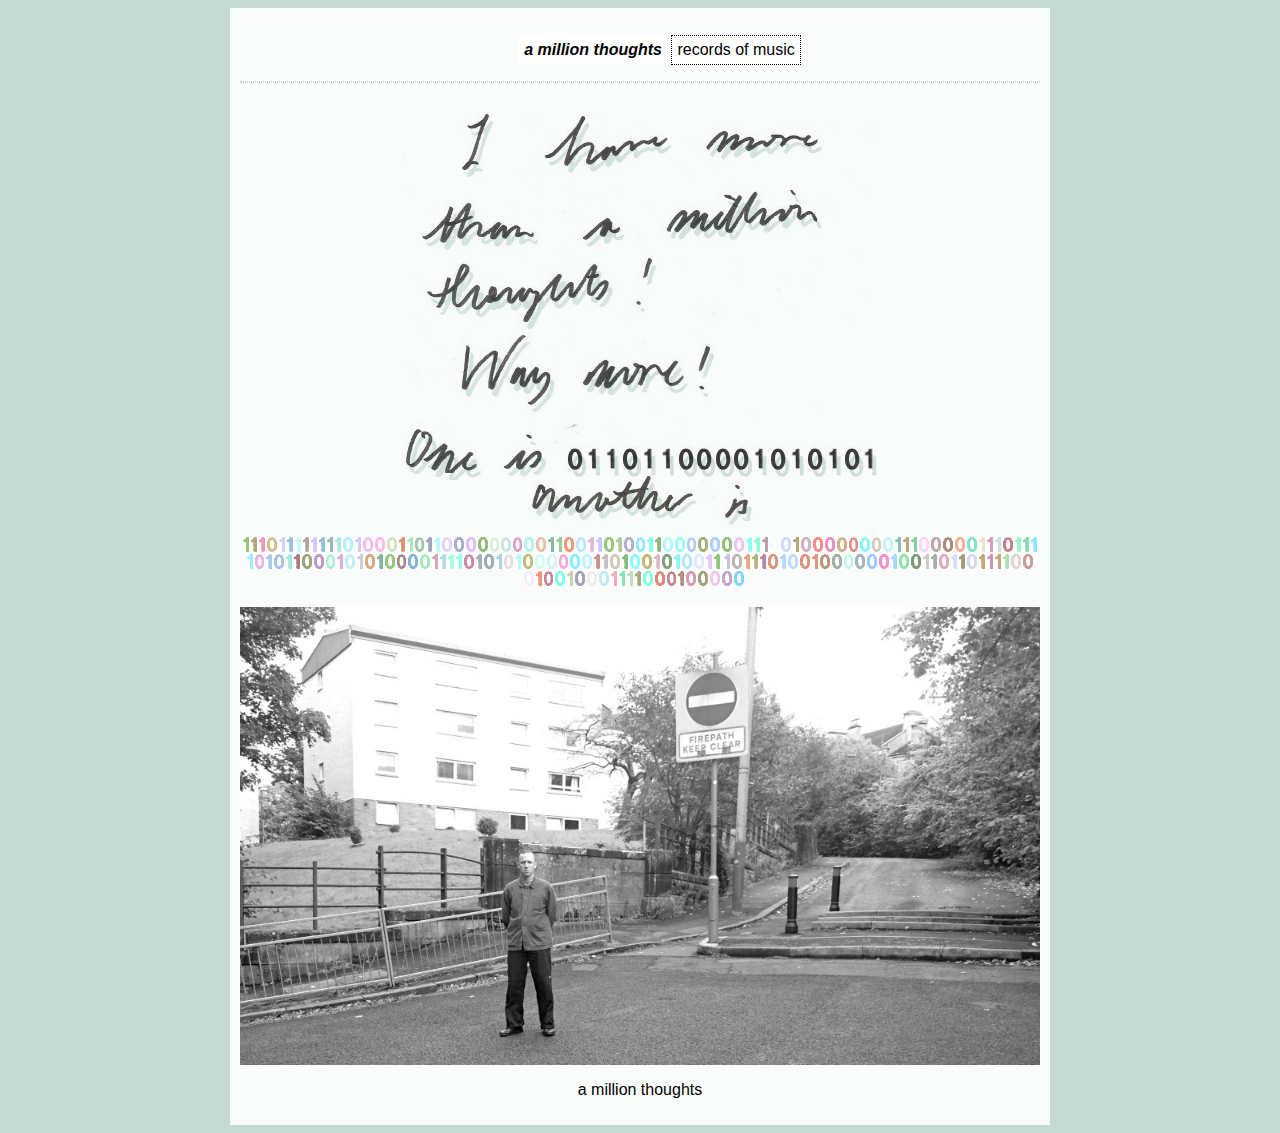
==== index.html @ 56608c22 "hover rotate gallery images back to 0deg" ====
<html>
<head>
    <meta name="description" content="record label">
    <meta name="viewport" content="width=device-width, initial-scale=1">

    <link rel="icon" href="" sizes="any">

    <link rel="stylesheet" href="style.css?2" />

    <title>a million thoughts</title>

</head>
<body>

    <div class="container">

        <nav aria-labelledby='mainmenulabel' id='main-nav'>
            <ul>
                <li class="nav-item active"><a href="index.html">a million thoughts</a></li>
                <li class="nav-item" id="toggle-records">records of music</li>
            </ul>
        </nav>

        <section id="records" style="max-height:0px;">
            <div>
            <a href="tarantula--poesie-culture/">
                <img src="tarantula--poesie-culture/tarantula-poesieCulture-cover.jpg">
            <h5>Tarantula - Poesie Culture (2022)</h5>
        </a>
        </div>
        </section>



    <figure id="ideas-list">
        <img src='media/amillionthoughts-oneis.png' 
        alt="a hand written poem saying i have more than a million thoughts, one is 01101100001010101"/>

    <br/>
            <img src='media/another-is.png' 
        alt="a hand written poem saying another is"/>
    <!-- <div id="infinite-idea-top"><img src="media/binary/2.png"></div> -->
    </figure>

    <div id="infinite-idea-bottom"></div>
    
    <div class="fader">
        <div>
                <img src='media/compressed/wizard.jpg'
                     alt="jamie is standing" />
        </div>
        <div>
                <img src='media/compressed/wizard2.jpg'
                     alt="jamie has disappeared and all that is left are his shoes" />
        </div>
    </div>
    
<p>a million thoughts</p>
<span class="nav-item" id="toggle-gallery" style="display:none">info</span>

<section id="gallery" style="max-height:0px;">    
</section>
</div>



<div id="record-modal" style="display:none">
    <div id="close-record-modal">a million thoughts &#10006;</div>
    <div id="record-modal-inner">
        nothing to see
    </div>
</div>

<div style="display:none">
    <img src="media/binary/1.png"/>
    <img src="media/binary/2.png"/>
    <img src="media/binary/3.png"/>
    <img src="media/binary/4.png"/>
    <img src="media/binary/5.png"/>
    <img src="media/binary/6.png"/>
</div>

    <script src="js/script.js"></script>

</body>
</html>
---- style.css ----
@font-face {
    font-family: Liebelei;
    src: url(fonts/LiebeleiProUnicW00-Regular.woff);
  }

body {
    font-family: 'Gill Sans', 'Gill Sans MT', Calibri, 'Trebuchet MS', sans-serif;
}

div.container {
    max-width: 800px;
    margin: 0px auto;
    text-align: center;
    padding:10px;
    background-color: rgba(255,255,255,0.9);
}

div.container.info {
    max-width: 100%;
}

img {
    max-width: 100%;
}

#main-nav {
    position: relative;
    display: flex;
    justify-content: center;
    align-items: center;
    width:100%;
    z-index: 10;
    border-top:1px dotted white;
}

#main-nav .nav-item {
    display: inline-block;
    justify-content: center;
    align-items: center;
    background:white;
    padding:5px;
}

#main-nav .nav-item:not(.active){
    border:1px dotted black;
    cursor:pointer;
    font-style: normal;
}

#main-nav .nav-item.active a{
    cursor:auto;
    font-weight: 800;
}

#main-nav .nav-item a{
    text-transform: lowercase;
    color: black;
    text-decoration:none;
}
#main-nav .nav-item {
    font-style:italic;
}

#main-nav .nav-item:not(.active):hover{
    filter:invert(1);
    transform: scaleY(-1);
}

#infinite-idea{
    position:fixed;
    bottom:0px;
    left: 0px;
    z-index:-10
}
#infinite-idea-bottom img{
    height:15px;
    margin:1px;
}
#infinite-idea-bottom img:not(:hover){
    filter:hue-rotate(90deg);
}

#infinite-idea-bottom{
    margin-bottom:20px;
}

section#records {
display: flex;
flex-flow: row wrap;
justify-content: space-around;
margin-bottom: 30px;
transition: max-height 1s;
overflow:hidden;
border-color: black;
border-style: dotted;
border-width: 1px 0px;
}

section#gallery{
    overflow:hidden;
    transition: max-height 1s;

}

section#gallery img{
    transition: rotate .5s;
}

section#gallery img:hover{
    rotate:0deg !important;
}

section#records div {
    width:100%;
    text-align: center;
    padding: 5px;
    filter: saturate(1);

    transition: all 0.5s;
}

section#records div a {
    text-decoration:none;
    color: blue;
}

section#records div img {
    width:200px;
}

section#records div:hover {
    filter: saturate(2);
}

section#records div h5 {
padding:0px;
margin:5px;
}


div.fader {
    position:relative;
}

div.fader div{
    position:relative;
    top:0;
}

div.fader div:first-child {
    position:absolute;
    top:0;
    margin-left: auto;
    margin-right: auto;
    left: 0;
    right: 0;
    text-align: center;
    animation: fade 15s infinite;
    z-index:10;
}

div.fader img {
    width:100%;
}

div#background-fader div{
    position:fixed;
    top:0;
    left:0;
    width:100%;
    height:100%;
    z-index:-10;
    background-size:cover;
}

div#background-fader div:last-child{
    animation: fade 15s infinite;
}


#record-modal {
    position: fixed;
    top: 0;
    left:0;
    width:100vw;
    height:100vh;
    background:white;
    text-align: center;
    z-index:100;
    overflow-y: scroll;
}

#record-modal-inner {
    padding: 35px;
}

#close-record-modal{
    position: fixed;
    right:0;
    top:0;
    padding:20px;
    cursor: pointer;
    background: white;
}

#tracks ul{
    padding:0px;
    margin:0px;
}

#tracks li{
    cursor: pointer;
    list-style-type:none;
    background:yellow;
    width: fit-content;
    margin: 0px auto 5px;
    padding:5px;
}

#tracks li:hover, #tracks li.active, audio{
    filter:invert(1);
}

div#tracks {
    margin-bottom:20px;
}

@keyframes fade {
    0%,100% { opacity: 0 }
    50% { opacity: 1 }
  }

.gallery {
    display: grid;
    grid-template-columns: repeat(4, 1fr);
    grid-auto-rows: minmax(min-content, max-content);
    gap: 5px;
}

.gallery div:nth-child(2) {
   grid-column: 3;
   grid-row: 2 / 4;

}

.gallery div:nth-child(5) {
   grid-column: 1 / 3;
   grid-row: 1 / 3;
 }
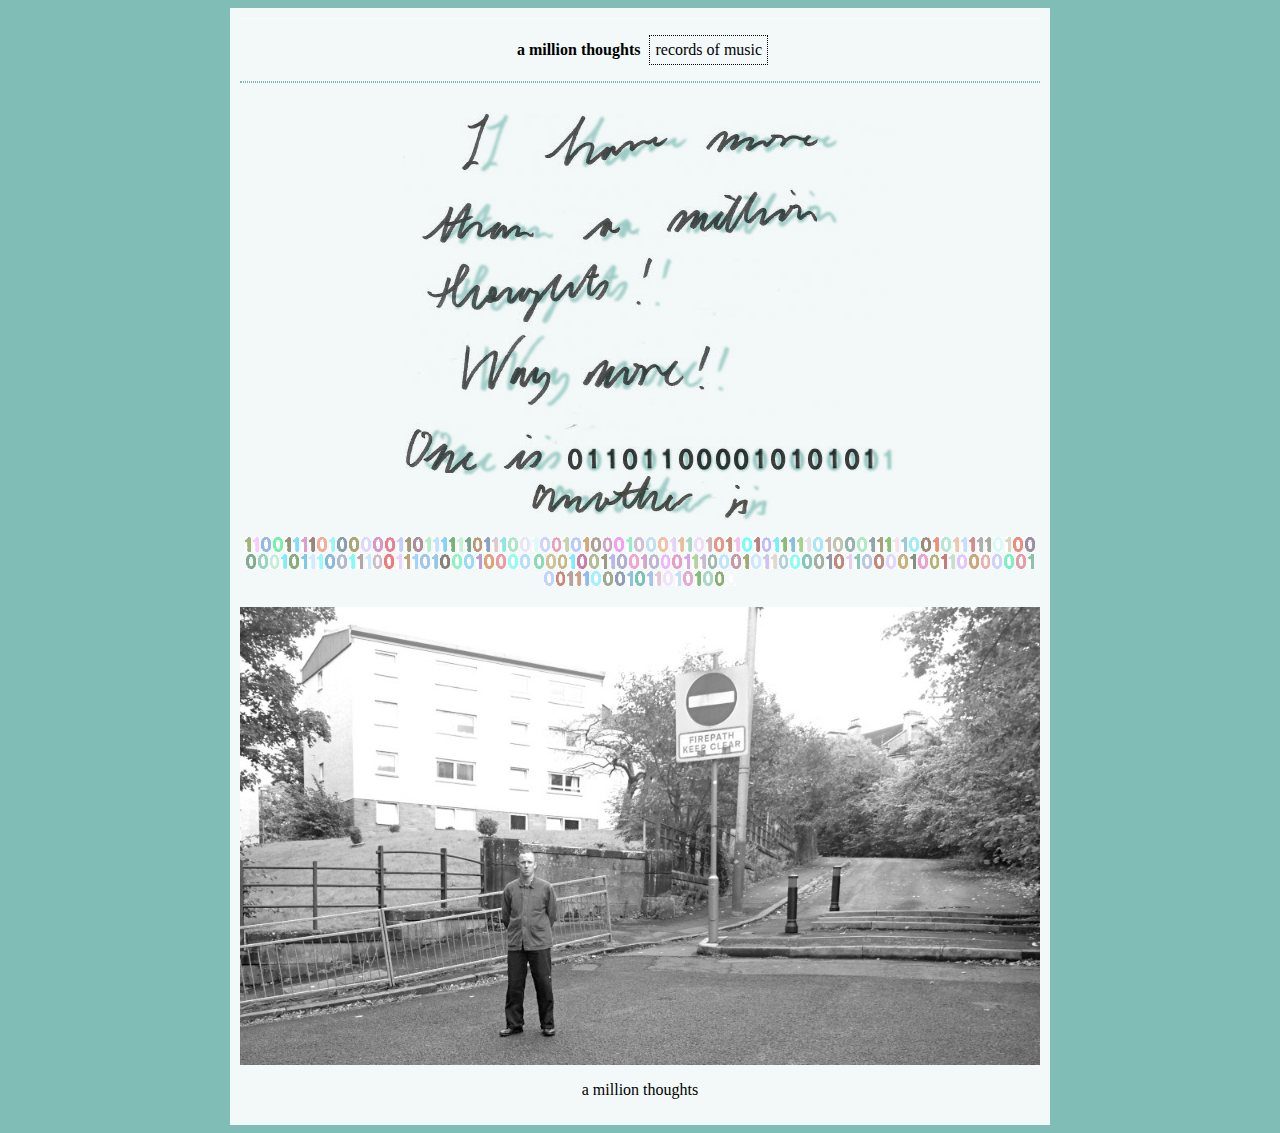
==== commit f56e794f: "made a mess with crap colours and fonts" ====
--- a/index.html
+++ b/index.html
@@ -5,7 +5,7 @@
 
     <link rel="icon" href="" sizes="any">
 
-    <link rel="stylesheet" href="style.css?2" />
+    <link rel="stylesheet" href="style.css?3" />
 
     <title>a million thoughts</title>
 
@@ -39,7 +39,6 @@
     <br/>
             <img src='media/another-is.png' 
         alt="a hand written poem saying another is"/>
-    <!-- <div id="infinite-idea-top"><img src="media/binary/2.png"></div> -->
     </figure>
 
     <div id="infinite-idea-bottom"></div>
@@ -80,7 +79,7 @@
     <img src="media/binary/6.png"/>
 </div>
 
-    <script src="js/script.js"></script>
+    <script src="js/script.js?1"></script>
 
 </body>
 </html>--- a/style.css
+++ b/style.css
@@ -4,7 +4,7 @@
   }
 
 body {
-    font-family: 'Gill Sans', 'Gill Sans MT', Calibri, 'Trebuchet MS', sans-serif;
+    font-family:cursive;
 }
 
 div.container {
@@ -33,15 +33,18 @@
     border-top:1px dotted white;
 }
 
+#main-nav ul {
+padding:0px;
+}
+
 #main-nav .nav-item {
     display: inline-block;
     justify-content: center;
     align-items: center;
-    background:white;
     padding:5px;
 }
 
-#main-nav .nav-item:not(.active){
+#main-nav .nav-item:not(:first-child){
     border:1px dotted black;
     cursor:pointer;
     font-style: normal;
@@ -57,12 +60,8 @@
     color: black;
     text-decoration:none;
 }
-#main-nav .nav-item {
-    font-style:italic;
-}
-
-#main-nav .nav-item:not(.active):hover{
-    filter:invert(1);
+
+#main-nav .nav-item:not(.active):hover, #main-nav .nav-item.active:not(:first-child){
     transform: scaleY(-1);
 }
 
@@ -103,11 +102,17 @@
 }
 
 section#gallery img{
-    transition: rotate .5s;
+    transition: all .1s;
+    position:relative;
+    opacity:0.9;
+    margin-top:20px;
 }
 
 section#gallery img:hover{
     rotate:0deg !important;
+    transform: scale(2);
+    z-index:99;
+    opacity:1;
 }
 
 section#records div {
@@ -214,7 +219,12 @@
     background:yellow;
     width: fit-content;
     margin: 0px auto 5px;
-    padding:5px;
+    padding: 5px;
+}
+
+#tracks li:before{
+    content: '\1F3BC';
+    background: white;
 }
 
 #tracks li:hover, #tracks li.active, audio{
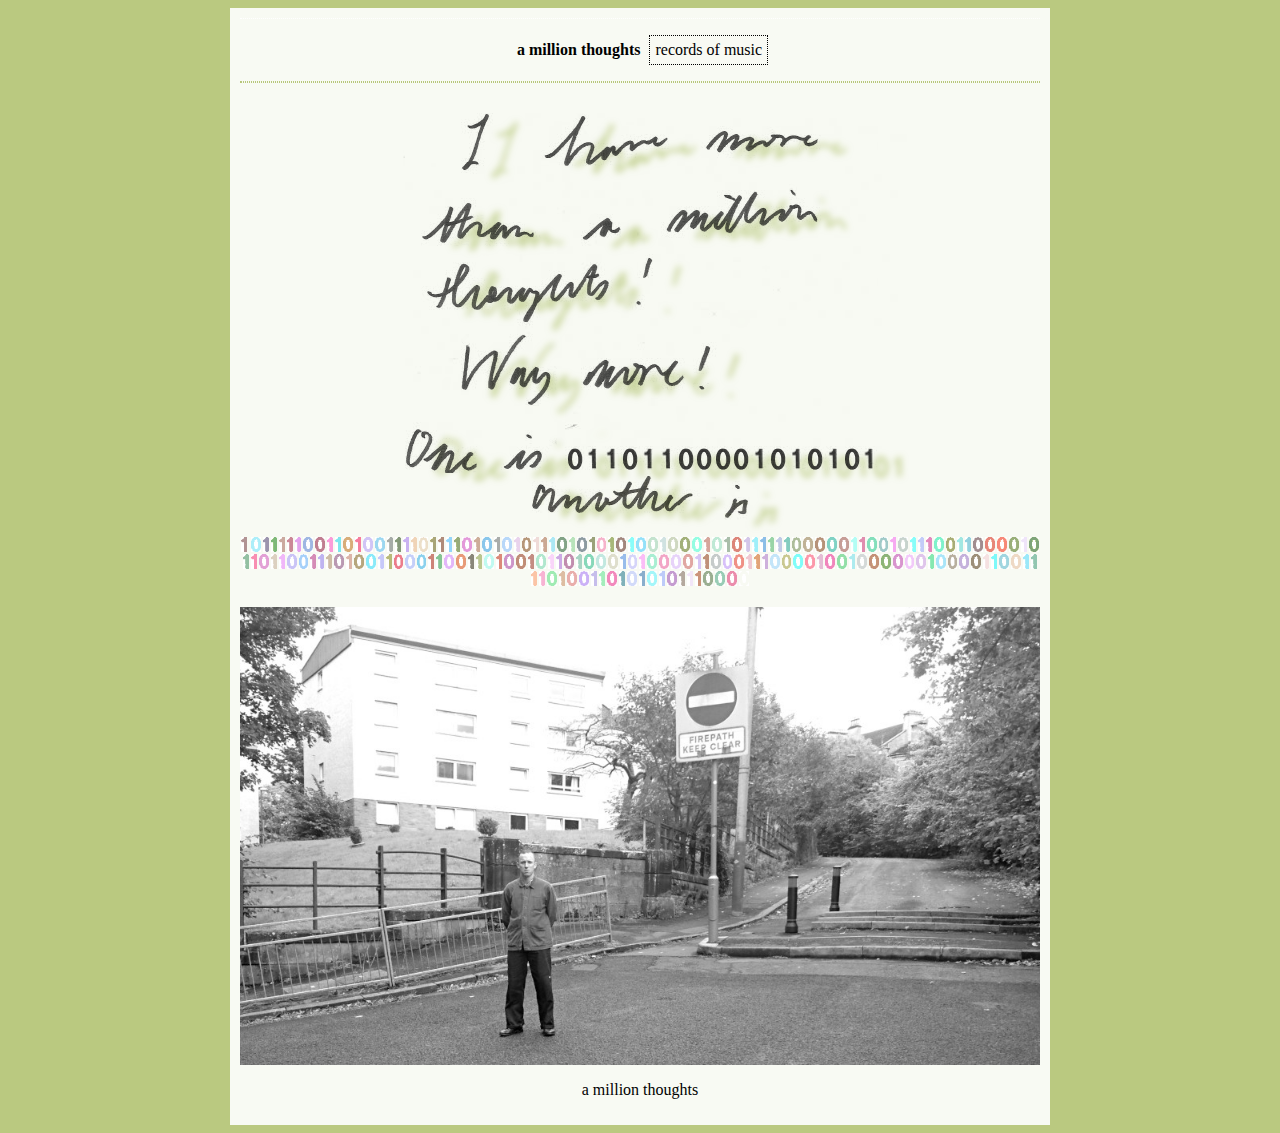
==== commit 9fa47820: "move a million thoughts to the bottom" ====
--- a/index.html
+++ b/index.html
@@ -54,11 +54,13 @@
         </div>
     </div>
     
-<p>a million thoughts</p>
 <span class="nav-item" id="toggle-gallery" style="display:none">info</span>
 
 <section id="gallery" style="max-height:0px;">    
 </section>
+
+<p>a million thoughts</p>
+
 </div>
 
 
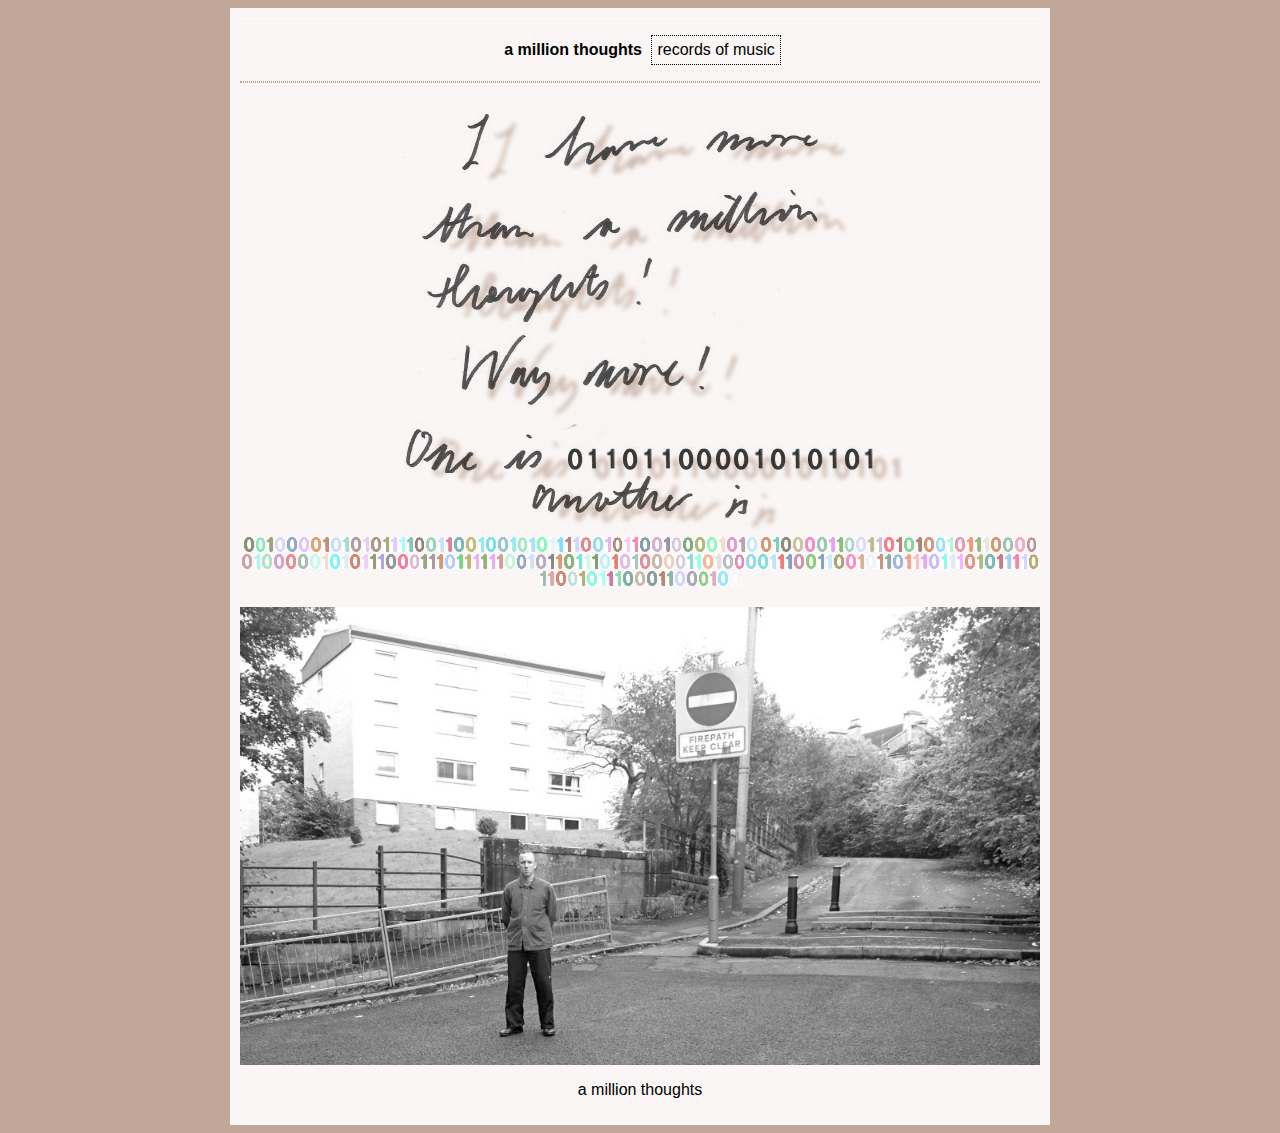
==== commit ad1a1b95: "added bracelet pics and making record page look ok when loaded independently of the homepage" ====
--- a/index.html
+++ b/index.html
@@ -5,7 +5,11 @@
 
     <link rel="icon" href="" sizes="any">
 
-    <link rel="stylesheet" href="style.css?3" />
+    <link rel="stylesheet" href="style.css" />
+
+    <style>
+        #link-home{display:none;}
+    </style>
 
     <title>a million thoughts</title>
 
@@ -81,7 +85,10 @@
     <img src="media/binary/6.png"/>
 </div>
 
-    <script src="js/script.js?1"></script>
+    <script src="js/script.js"></script>
 
+<script>
+    homepage();
+</script>
 </body>
 </html>--- a/style.css
+++ b/style.css
@@ -4,13 +4,13 @@
   }
 
 body {
-    font-family:cursive;
+    font-family:'Trebuchet MS', 'Lucida Sans Unicode', 'Lucida Grande', 'Lucida Sans', Arial, sans-serif;
+    text-align: center;
 }
 
 div.container {
     max-width: 800px;
     margin: 0px auto;
-    text-align: center;
     padding:10px;
     background-color: rgba(255,255,255,0.9);
 }
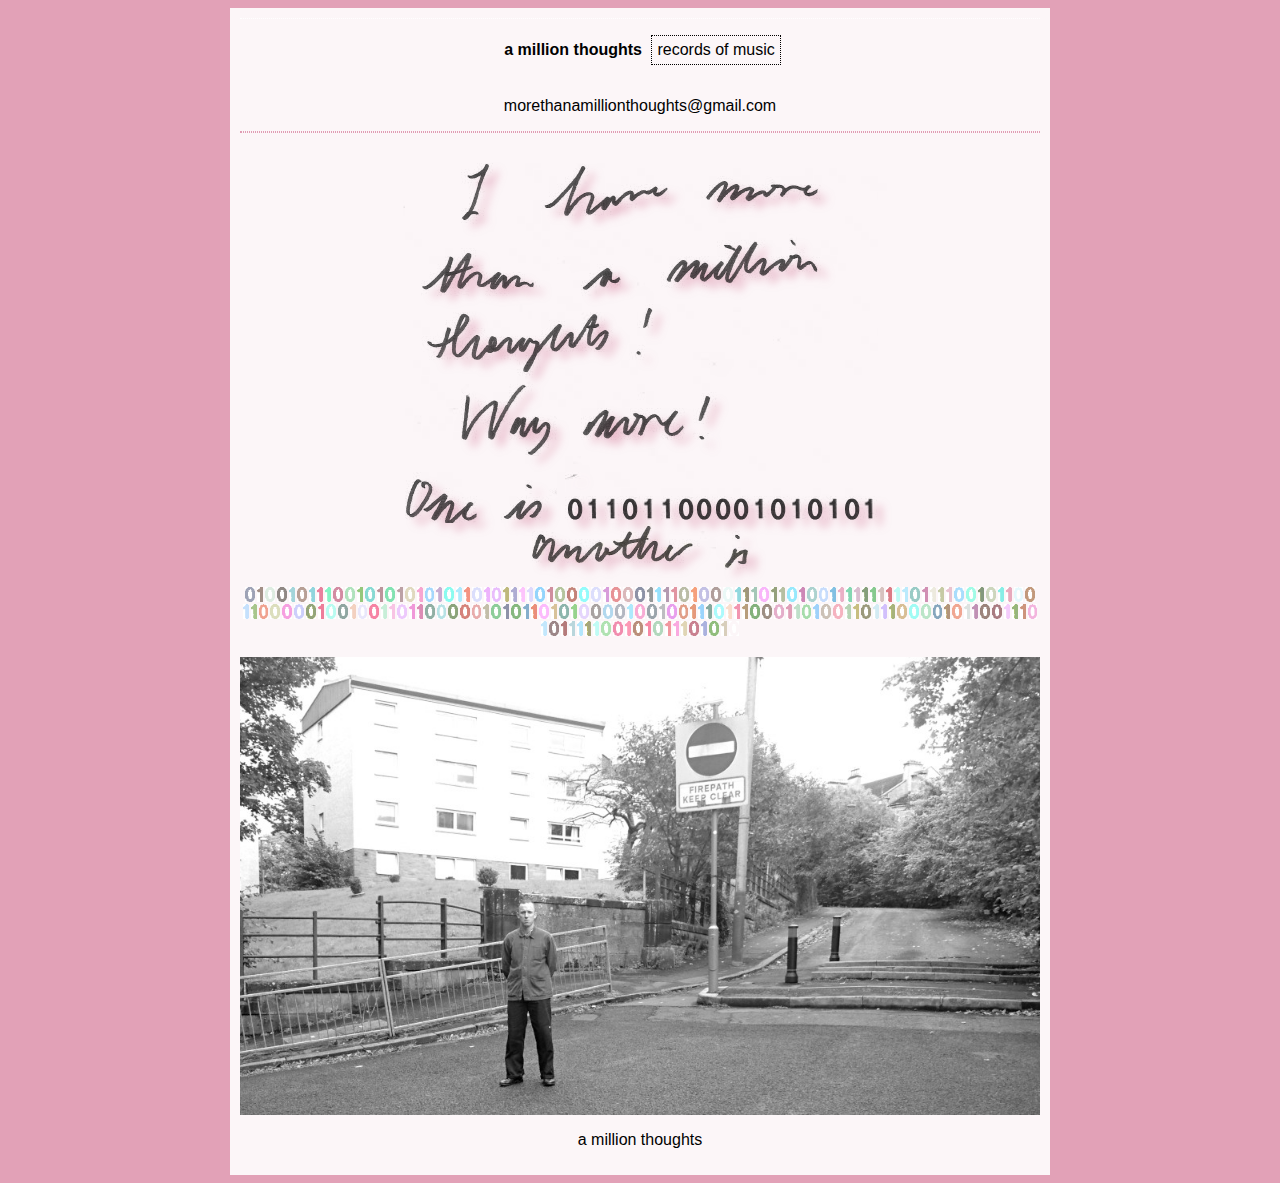
==== commit 123b8f66: "adding button" ====
--- a/index.html
+++ b/index.html
@@ -24,7 +24,7 @@
                 <li class="nav-item" id="toggle-records">records of music</li>
             </ul>
         </nav>
-
+        <p>morethanamillionthoughts@gmail.com</p>
         <section id="records" style="max-height:0px;">
             <div>
             <a href="tarantula--poesie-culture/">
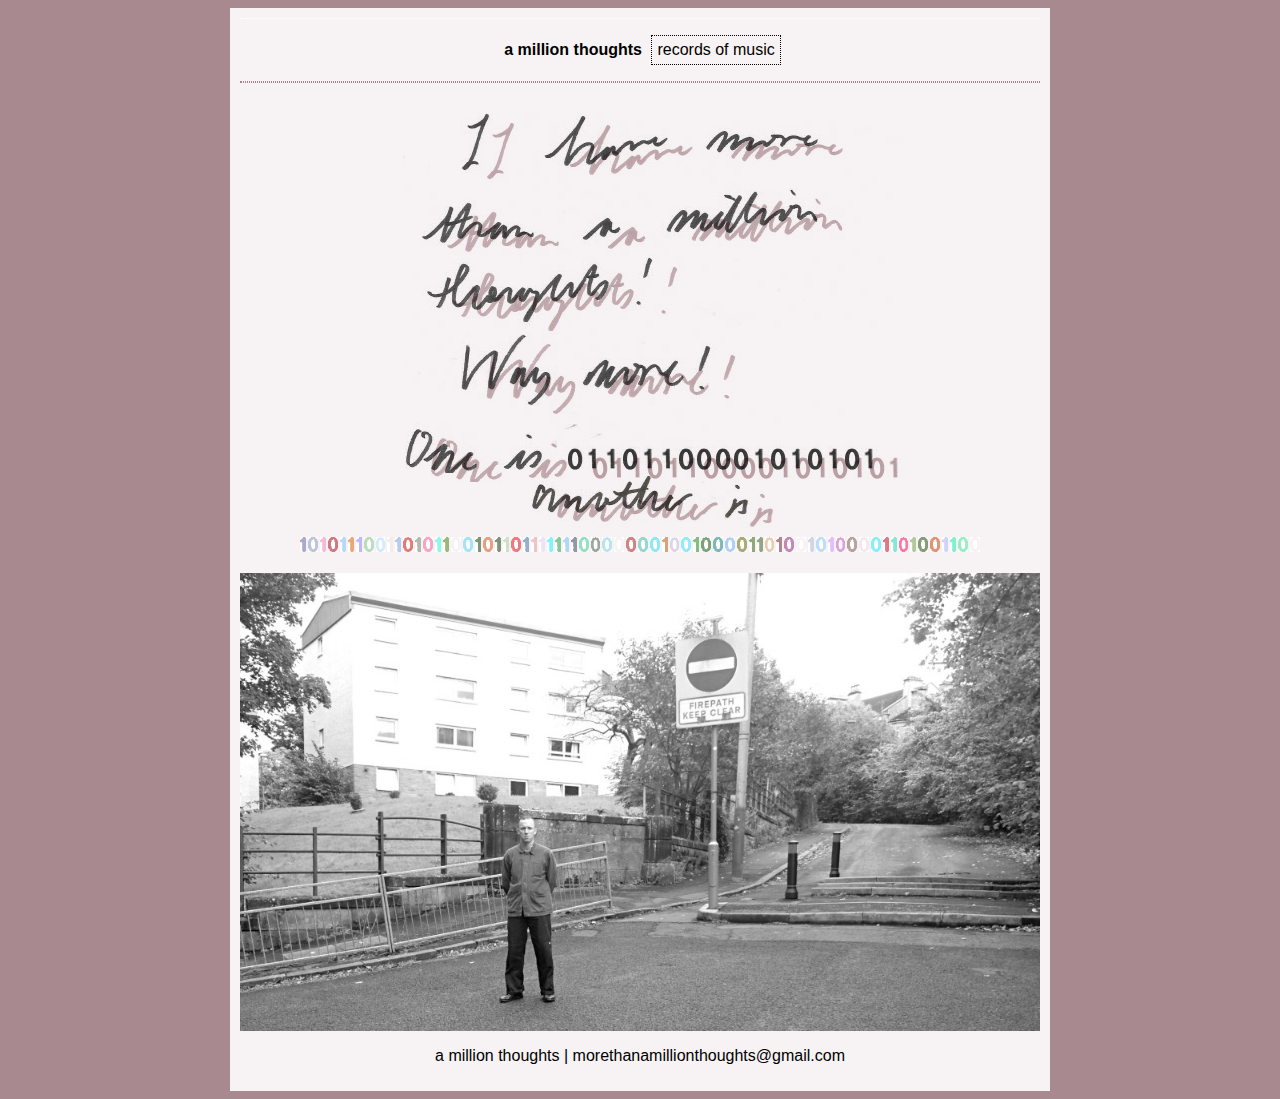
==== commit 4afee29b: "added favicon, moved email to footer, fixed script to change path when record modal is closed, made " ====
--- a/index.html
+++ b/index.html
@@ -5,7 +5,7 @@
 
     <link rel="icon" href="" sizes="any">
 
-    <link rel="stylesheet" href="style.css" />
+    <link rel="stylesheet" href="style.css?v=1" />
 
     <style>
         #link-home{display:none;}
@@ -24,7 +24,6 @@
                 <li class="nav-item" id="toggle-records">records of music</li>
             </ul>
         </nav>
-        <p>morethanamillionthoughts@gmail.com</p>
         <section id="records" style="max-height:0px;">
             <div>
             <a href="tarantula--poesie-culture/">
@@ -63,7 +62,7 @@
 <section id="gallery" style="max-height:0px;">    
 </section>
 
-<p>a million thoughts</p>
+<p>a million thoughts | morethanamillionthoughts@gmail.com</p>
 
 </div>
 
@@ -85,7 +84,7 @@
     <img src="media/binary/6.png"/>
 </div>
 
-    <script src="js/script.js"></script>
+    <script src="js/script.js?v=1"></script>
 
 <script>
     homepage();
--- a/style.css
+++ b/style.css
@@ -95,6 +95,23 @@
 border-width: 1px 0px;
 }
 
+div.release-gallery {
+    display: flex;
+        flex-flow: row wrap;
+        justify-content: space-around;
+}
+
+div.release-gallery img {
+    max-width:100%;
+    width:600px;
+}
+
+section#records div img{
+    background-image: url('/media/static/stripe-animation.gif');
+    background-color: hotpink;
+    padding:2px;
+}
+
 section#gallery{
     overflow:hidden;
     transition: max-height 1s;
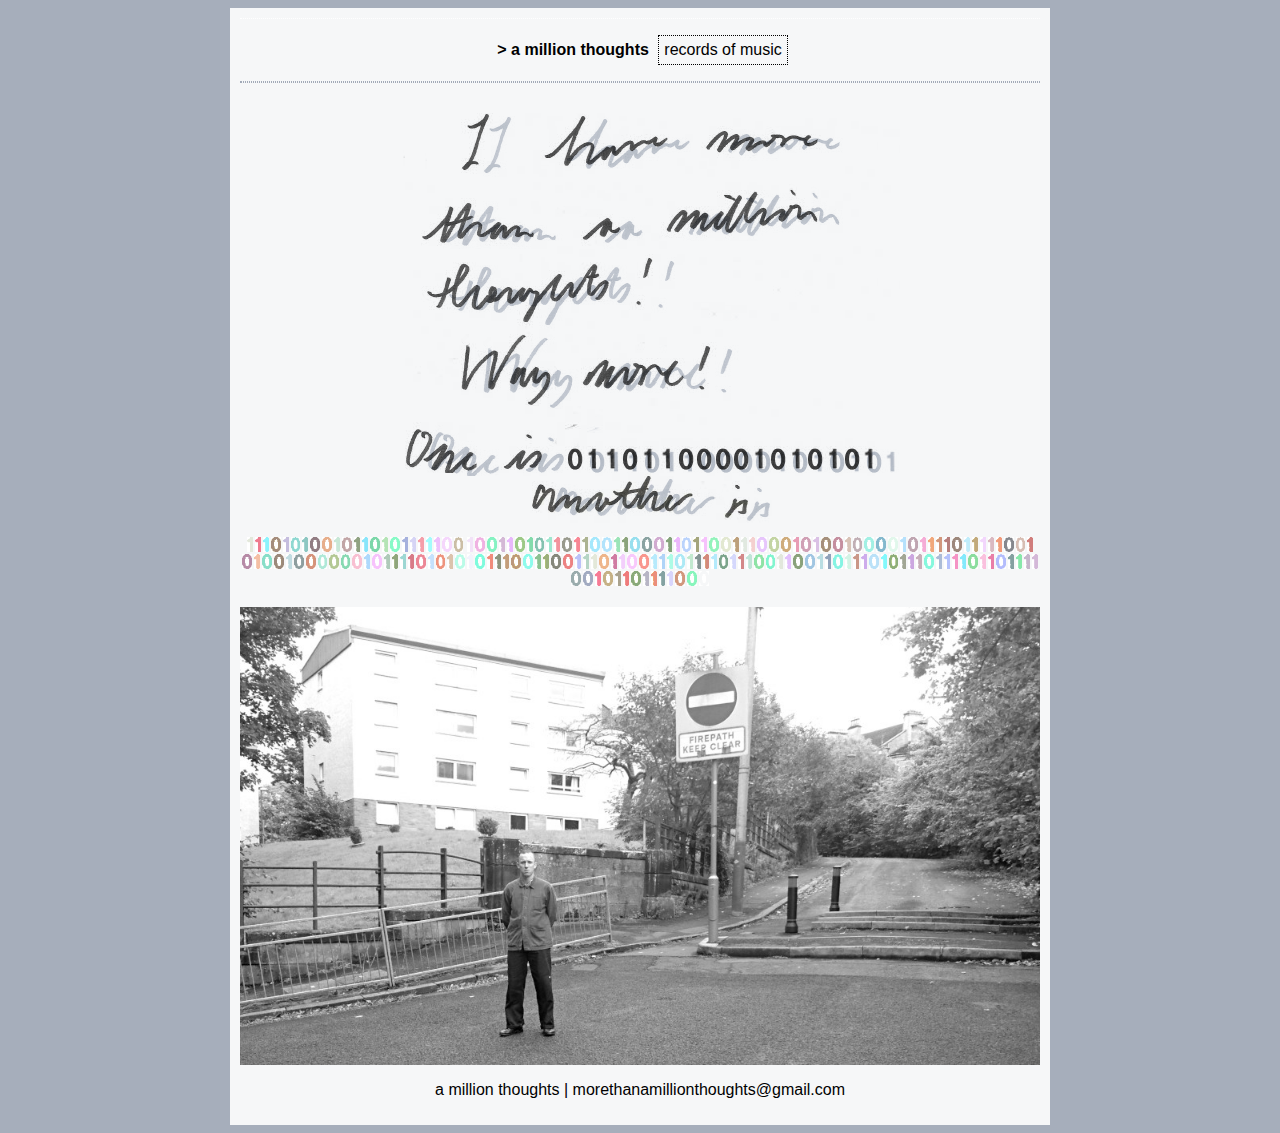
==== commit 526a9042: "added greater than > to indicate more than... a million thoughts" ====
--- a/index.html
+++ b/index.html
@@ -20,7 +20,7 @@
 
         <nav aria-labelledby='mainmenulabel' id='main-nav'>
             <ul>
-                <li class="nav-item active"><a href="index.html">a million thoughts</a></li>
+                <li class="nav-item active"><a href="index.html">> a million thoughts</a></li>
                 <li class="nav-item" id="toggle-records">records of music</li>
             </ul>
         </nav>
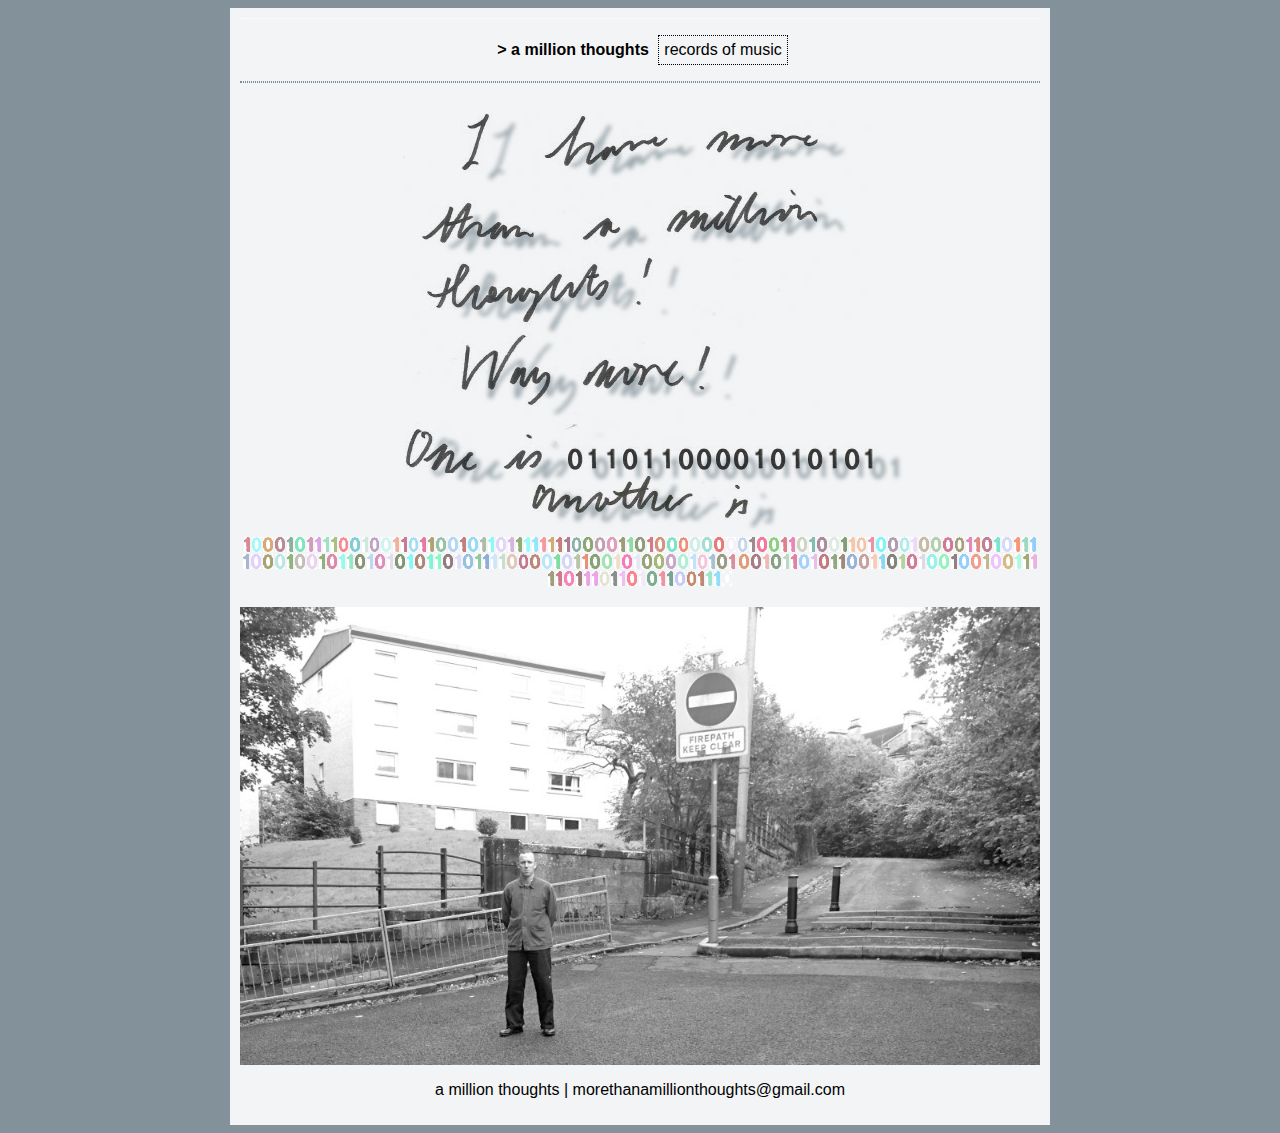
==== commit 7cc77824: "new master mp3 for poesie culture and adding acute thing to poesie" ====
--- a/index.html
+++ b/index.html
@@ -28,7 +28,7 @@
             <div>
             <a href="tarantula--poesie-culture/">
                 <img src="tarantula--poesie-culture/tarantula-poesieCulture-cover.jpg">
-            <h5>Tarantula - Poesie Culture (2022)</h5>
+            <h5>Tarantula - Po&eacute;sie Culture (2022)</h5>
         </a>
         </div>
         </section>
